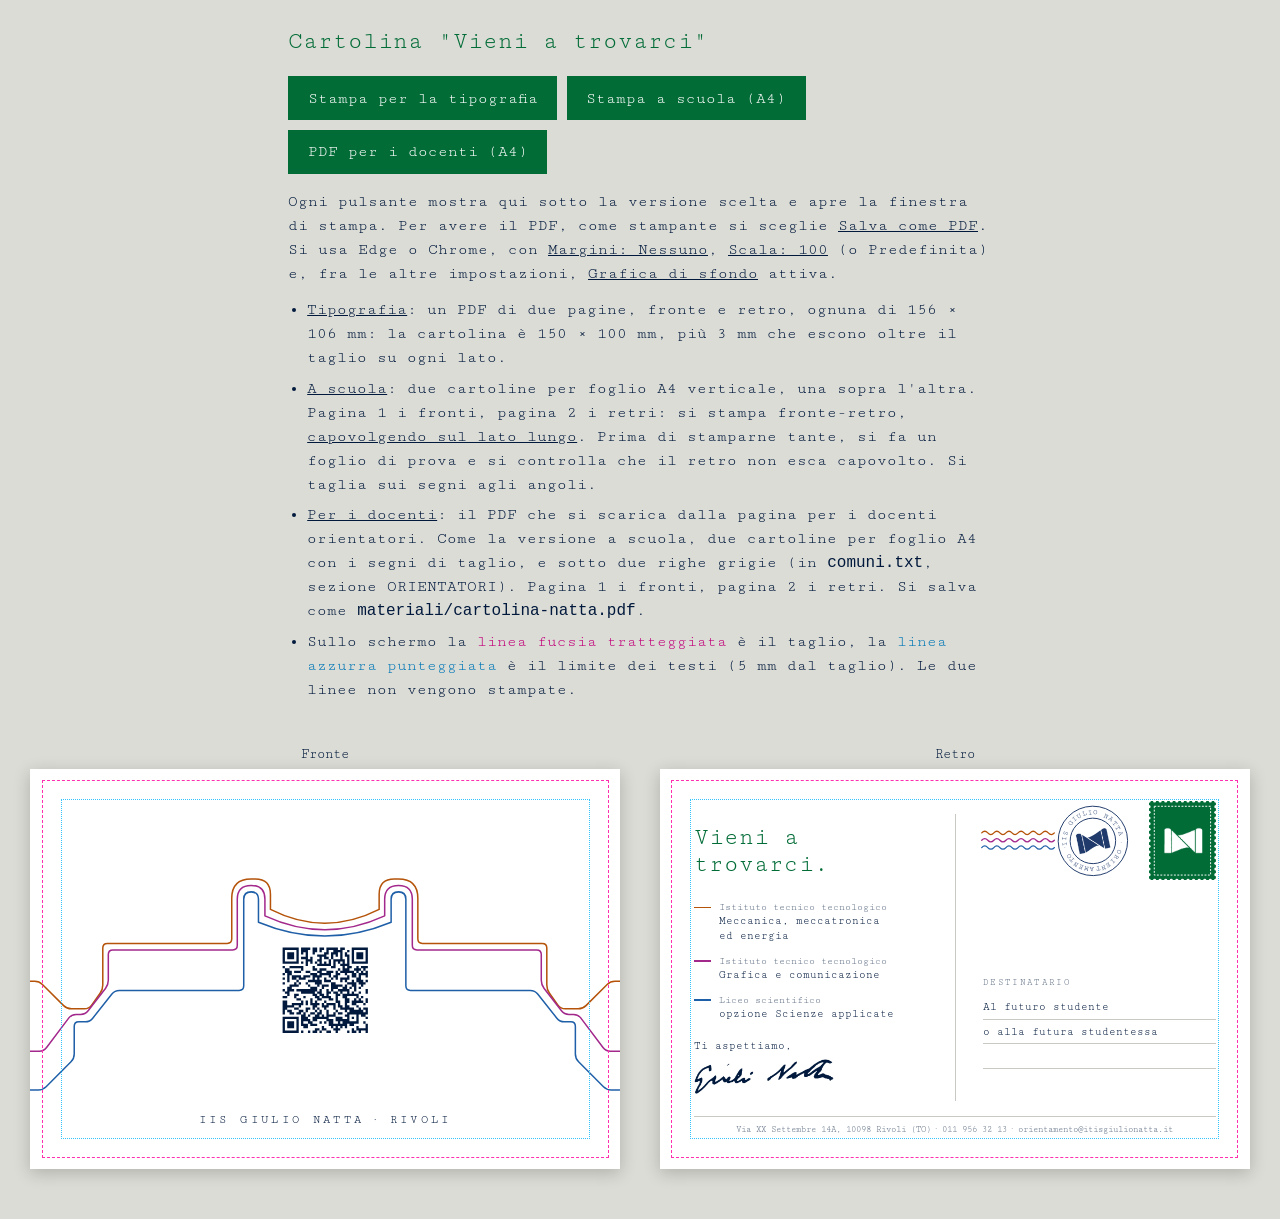
==== cartolina.html @ 00520866 "Arancione di Meccanica e rosa di Grafica più diversi fra loro Co-Authored-By: Claude Opus 5.5 <norep" ====
<!DOCTYPE html>
<html lang="it">
<head>
  <meta charset="utf-8">
  <meta name="viewport" content="width=device-width, initial-scale=1">

  <!-- La cartolina "Vieni a trovarci", fronte e retro, 15 x 10 cm
       orizzontale. Non è una pagina del sito da leggere: si apre per
       salvarla in PDF con la funzione Stampa del browser.
       Nessuna pagina del sito la collega.
       I testi arrivano dai file della cartella contenuti/: home.txt,
       comuni.txt e cartolina.txt. -->
  <title>Cartolina | IIS Giulio Natta, Rivoli</title>
  <meta name="description" content="Cartolina &quot;Vieni a trovarci&quot; dell'IIS Giulio Natta di Rivoli, da stampare.">

  <!-- BOZZA: chiede ai motori di ricerca di non mostrare questa pagina
       e di non seguirne i link. -->
  <meta name="robots" content="noindex, nofollow">

  <!-- QUANDO SI MODIFICA UN FILE .css O .js, SI AUMENTA IL NUMERO ?v=
       DI UNO. -->
  <link rel="stylesheet" href="cartolina-facciate.css?v=4">
  <link rel="stylesheet" href="cartolina.css?v=5">
  <link rel="icon" href="immagini/logo-natta.png">

  <!-- La misura del foglio di stampa: la scrive js/cartolina.js, perché
       cambia fra la versione per la tipografia e quella per la scuola. -->
  <style id="misura-foglio">@page { size: 156mm 106mm; margin: 0; }</style>
</head>
<body class="modo-tipografia">

  <!-- I comandi e le istruzioni: si vedono solo sullo schermo, non
       finiscono mai sulla carta. -->
  <div class="comandi">
    <h1>Cartolina "Vieni a trovarci"</h1>
    <div class="pulsanti">
      <button type="button" class="pulsante" data-modo="tipografia">Stampa per la tipografia</button>
      <button type="button" class="pulsante" data-modo="a4">Stampa a scuola (A4)</button>
      <button type="button" class="pulsante" data-modo="docenti">PDF per i docenti (A4)</button>
    </div>
    <p>Ogni pulsante mostra qui sotto la versione scelta e apre la finestra di
      stampa. Per avere il PDF, come stampante si sceglie
      <strong>Salva come PDF</strong>. Si usa Edge o Chrome, con
      <strong>Margini: Nessuno</strong>, <strong>Scala: 100</strong> (o
      Predefinita) e, fra le altre impostazioni, <strong>Grafica di
      sfondo</strong> attiva.</p>
    <ul class="spiegazioni">
      <li><strong>Tipografia</strong>: un PDF di due pagine, fronte e retro,
        ognuna di 156 × 106 mm: la cartolina è 150 × 100 mm, più 3 mm che
        escono oltre il taglio su ogni lato.</li>
      <li><strong>A scuola</strong>: due cartoline per foglio A4 verticale, una
        sopra l'altra. Pagina 1 i fronti, pagina 2 i retri: si stampa
        fronte-retro, <strong>capovolgendo sul lato lungo</strong>. Prima di
        stamparne tante, si fa un foglio di prova e si controlla che il retro
        non esca capovolto. Si taglia sui segni agli angoli.</li>
      <li><strong>Per i docenti</strong>: il PDF che si scarica dalla pagina
        per i docenti orientatori. Come la versione a scuola, due cartoline
        per foglio A4 con i segni di taglio, e sotto due righe grigie (in
        <code>comuni.txt</code>, sezione ORIENTATORI). Pagina 1 i fronti,
        pagina 2 i retri. Si salva come
        <code>materiali/cartolina-natta.pdf</code>.</li>
      <li>Sullo schermo la <span class="legenda-taglio">linea fucsia
        tratteggiata</span> è il taglio, la <span class="legenda-sicurezza">linea
        azzurra punteggiata</span> è il limite dei testi (5 mm dal taglio).
        Le due linee non vengono stampate.</li>
    </ul>
    <p id="avviso" class="avviso" hidden>Non riesco a leggere i testi della
      cartolina. Se hai aperto il file con un doppio clic, avvia
      l'anteprima con <code>anteprima.bat</code>.</p>
  </div>

  <!-- I fogli da stampare: li costruisce js/cartolina.js -->
  <main id="fogli" hidden></main>

  <script src="js/contenuti.js?v=2"></script>
  <script src="js/comuni.js?v=3"></script>
  <script src="js/grafica.js?v=9"></script>
  <script src="js/qr.js?v=1"></script>
  <script src="js/cartolina-facciate.js?v=3"></script>
  <script src="js/cartolina.js?v=5"></script>
</body>
</html>
---- cartolina-facciate.css ----
/* ==================================================================
   LE DUE FACCIATE DELLA CARTOLINA "VIENI A TROVARCI"

   L'aspetto di fronte e retro, disegnati da js/cartolina-facciate.js.
   Lo usano la pagina da stampare (cartolina.html) e la pagina per
   i docenti orientatori (orientatori.html): la cartolina è una sola.

   Formato 15 x 10 cm orizzontale, fondo bianco. Le misure sono in
   millimetri e i caratteri in punti, come in tipografia. Il modello è
   materiali-grezzi/cartolina-modello-NON-PUBBLICARE.pdf (solo sul
   computer di Alessandra).

   - Ogni facciata è di 156 x 106 mm: la cartolina (150 x 100) più
     3 mm di ABBONDANZA su ogni lato, cioè il fondo che esce oltre il
     taglio. Serve perché la lama non taglia mai esattamente sulla
     linea: senza, resterebbe un filo bianco sul bordo.
   - I testi stanno ad almeno 5 mm dal taglio, cioè a 8 mm dal bordo
     della facciata: la ZONA DI SICUREZZA.
   - Un solo carattere, Cutive Mono, come nel sito.

   Tutte le regole valgono solo dentro la cartolina (cominciano con
   .facciata): colori e misure della cartolina non toccano il sito.
   I colori sono gli stessi del sito, ma scritti qui: se là ne cambia
   uno, si cambia anche qui.
   ================================================================== */

@font-face {
  font-family: "Cutive Mono";
  src: url("fonts/cutive-mono-regular.ttf?v=1") format("truetype");
  font-weight: normal;
  font-style: normal;
}


/* ---------------------------------------------------------------
   LA FACCIATA (fronte o retro), 156 x 106 mm, fondo bianco.
   Tutti i pezzi hanno una posizione fissa, in millimetri dall'angolo
   in alto a sinistra della facciata (abbondanza compresa).
   --------------------------------------------------------------- */

.facciata {
  --verde:         #026C37;
  --blu-notte:     #00193C;
  --grigio:        #5B6B80;
  --inchiostro:    #1F3A6B;   /* il timbro */
  --filetto:       #C9C9C4;   /* i filetti del retro */
  --bianco:        #FFFFFF;
  --meccanica:     #B45309;
  --grafica:       #A3288C;
  --liceo:         #1F5FA8;
  --carattere:     "Cutive Mono", "Courier New", monospace;
  --abbondanza: 3mm;
  --sicurezza:  8mm;   /* 3 mm di abbondanza + 5 mm dal taglio */

  position: relative;
  width: 156mm;
  height: 106mm;
  overflow: hidden;
  font-family: var(--carattere);
  font-size: 12pt;
  font-weight: normal;
  font-synthesis: none;
  /* Niente legature: "fi" resta di due lettere, come vuole il Cutive
     Mono, che ha tutte le lettere larghe uguali */
  font-variant-ligatures: none;
  line-height: normal;
  letter-spacing: normal;
  text-align: left;
  color: var(--blu-notte);
  background: var(--bianco);
}

.facciata *,
.facciata *::before,
.facciata *::after { box-sizing: border-box; }

.facciata p,
.facciata ul { margin: 0; padding: 0; list-style: none; }

.facciata .tono-meccanica { --tono: var(--meccanica); }
.facciata .tono-grafica   { --tono: var(--grafica); }
.facciata .tono-liceo     { --tono: var(--liceo); }


/* ---------------------------------------------------------------
   IL FRONTE
   La scuola disegnata dalle tre linee, larga quanto la facciata: le
   linee entrano ed escono dai bordi, abbondanza compresa. Le linee
   sono di 0,4 mm (lo spessore lo mette js/cartolina-facciate.js). Il
   QR prende il posto del portone, sotto il tetto curvo fra le due
   torri, a circa 5 mm dalle linee. Sotto, il nome della scuola.
   --------------------------------------------------------------- */

.facciata .fronte-disegno {
  position: absolute;
  top: 26mm;
  left: 0;
  width: 156mm;
  height: auto;
}

/* Il QR, largo 25 mm con il suo margine bianco: blu notte su riquadro
   bianco. Al centro della facciata, in orizzontale. */
.facciata .fronte-qr {
  position: absolute;
  top: 46mm;
  left: 65.5mm;    /* (156 - 25) / 2 */
  width: 25mm;
  height: 25mm;
  background: var(--bianco);
}
.facciata .fronte-qr svg { display: block; width: 100%; height: 100%; }

.facciata .fronte-nome {
  position: absolute;
  top: 91mm;
  left: var(--sicurezza);
  right: var(--sicurezza);
  font-size: 9pt;
  letter-spacing: 0.28em;
  text-transform: uppercase;
  text-align: center;
  color: var(--blu-notte);
}


/* ---------------------------------------------------------------
   IL RETRO, come una cartolina postale, diviso a metà da un filetto
   verticale grigio. A sinistra l'invito, gli indirizzi e la firma; a
   destra onde, timbro, francobollo e destinatario; in basso, a tutta
   larghezza, il sottopancia con i contatti.
   --------------------------------------------------------------- */

.facciata .retro-sinistra {
  position: absolute;
  top: 15mm;
  left: 9mm;
  width: 66mm;
}

.facciata .retro-invito {
  margin-bottom: 6mm;
  font-size: 18pt;   /* circa 19: a 18 sta su una riga nei 66 mm della colonna */
  line-height: 1.1;
  color: var(--verde);
}

/* I tre indirizzi: trattino del loro colore, tipo in grigio e sotto
   il nome, come nella home */
.facciata .retro-indirizzi li {
  position: relative;
  margin-bottom: 3mm;
  padding-left: 6.5mm;
  line-height: 1.3;
}

.facciata .retro-indirizzi li::before {
  content: "";
  position: absolute;
  left: 0;
  top: 1.5mm;
  width: 4.5mm;
  height: 0.5mm;
  background: var(--tono);
}

.facciata .retro-tipo {
  display: block;
  font-size: 7.5pt;
  color: var(--grigio);
}

.facciata .retro-nome {
  display: block;
  font-size: 8.5pt;
  color: var(--blu-notte);
}

.facciata .retro-saluto {
  margin-top: 5mm;
  font-size: 8.5pt;
}

/* La firma di Giulio Natta, larga 37 mm: l'immagine è già blu notte
   su fondo bianco pieno, senza trasparenze, così nel PDF non compare
   nessun riquadro intorno */
.facciata .retro-firma {
  display: block;
  width: 37mm;
  height: auto;
  margin-top: 1.5mm;
}

.facciata .retro-filetto {
  position: absolute;
  top: 12mm;
  left: 78mm;
  width: 0.25mm;
  height: 76mm;
  background: var(--filetto);
}

/* Le onde di annullo, a sinistra del timbro */
.facciata .retro-onde {
  position: absolute;
  top: 15.5mm;
  left: 85mm;
  width: 16.5mm;
  height: 7mm;
  overflow: visible;
}
.facciata .onda {
  fill: none;
  stroke: var(--tono);
  stroke-width: 3.5;   /* 0,35 mm */
  stroke-linecap: round;
}

/* Il timbro rotondo blu inchiostro, leggermente ruotato: lo disegna
   js/grafica.js, come nel piede del sito */
.facciata .retro-timbro {
  position: absolute;
  top: 9.5mm;
  left: 105mm;
  width: 19mm;
  height: 19mm;
  color: var(--inchiostro);
  transform: rotate(-12deg);
}
.facciata .retro-timbro svg { display: block; width: 100%; height: 100%; }
.facciata .timbro-bordo { fill: none; stroke: currentColor; stroke-width: 1.5; }
.facciata .timbro-scritta { font-family: var(--carattere); font-size: 12px; fill: currentColor; }
/* Il logo al centro del timbro: un'immagine già blu inchiostro su fondo
   bianco pieno, senza trasparenze (sulla cartolina il fondo è bianco),
   così nel PDF non diventa un rettangolo. Nel piede del sito il logo
   resta colorato da grafica.css. */
.facciata .timbro-logo {
  position: absolute;
  top: 50%;
  left: 50%;
  width: 46%;
  aspect-ratio: 231 / 155;
  transform: translate(-50%, -50%);
  background: url("immagini/logo-timbro.png") center / contain no-repeat;
  -webkit-mask: none;
          mask: none;
}

/* Il francobollo verde, 17,7 x 21 mm, in alto a destra, dentro la zona
   di sicurezza. Il logo è il file piccolo (231 x 155 pixel), largo
   11 mm: un'immagine già bianca sul verde del francobollo, senza
   trasparenze, come la firma. Per la stampa servirà l'originale. */
.facciata .retro-francobollo {
  position: absolute;
  top: 8.5mm;
  left: 129.5mm;
  width: 17.7mm;
  height: 21mm;
}
.facciata .retro-francobollo svg { display: block; width: 100%; height: 100%; }
.facciata .francobollo-fondo { fill: var(--verde); }
.facciata .francobollo-dente { fill: var(--bianco); }
.facciata .francobollo-cornice {
  fill: none;
  stroke: var(--bianco);
  stroke-width: 2.5;
  stroke-dasharray: 5 4;
}
.facciata .francobollo-logo {
  position: absolute;
  top: 50%;
  left: 50%;
  width: 11mm;
  aspect-ratio: 231 / 155;
  transform: translate(-50%, -50%);
  background: url("immagini/logo-francobollo.png") center / contain no-repeat;
}

/* Il destinatario: l'etichetta grigia maiuscola, poi tre righe con il
   filetto sotto; l'ultima resta vuota per il nome */
.facciata .retro-destinatario {
  position: absolute;
  top: 55mm;
  left: 85.5mm;
  width: 61.5mm;
}

.facciata .retro-etichetta {
  margin-bottom: 2mm;
  font-size: 7pt;
  letter-spacing: 0.25em;
  color: var(--grigio);
}

.facciata .retro-riga {
  height: 6.5mm;
  padding-top: 1.6mm;
  font-size: 8.5pt;
  border-bottom: 0.25mm solid var(--filetto);
}

/* Il sottopancia: filetto orizzontale e, sotto, i contatti su una riga */
.facciata .retro-sottopancia {
  position: absolute;
  top: 92mm;
  left: 9mm;
  right: 9mm;
  padding-top: 1.8mm;
  font-size: 7pt;
  white-space: nowrap;
  text-align: center;
  color: var(--grigio);
  border-top: 0.25mm solid var(--filetto);
}
---- cartolina.css ----
/* ==================================================================
   LA PAGINA DA STAMPARE DELLA CARTOLINA "VIENI A TROVARCI"
   (cartolina.html)

   Qui sta solo la pagina: comandi, istruzioni, anteprima dei fogli,
   versione A4 e stampa. L'aspetto di fronte e retro sta in
   cartolina-facciate.css, che usa anche orientatori.html.

   Le misure dei fogli sono in millimetri, come in tipografia.
   Questo file non usa grafica.css: il sito e la cartolina si cambiano
   ognuno per conto suo.
   ================================================================== */

:root {
  /* Gli stessi colori di grafica.css. Se là cambia un colore, si cambia
     anche qui. */
  --verde:         #026C37;
  --blu-notte:     #00193C;
  --grigio:        #5B6B80;
  --bianco:        #FFFFFF;
  --carattere:     "Cutive Mono", "Courier New", monospace;

  /* Le misure della cartolina */
  --abbondanza: 3mm;
  --sicurezza:  8mm;   /* 3 mm di abbondanza + 5 mm dal taglio */
}

*, *::before, *::after { box-sizing: border-box; }

/* I colori di fondo si stampano sempre, anche se nella finestra di
   stampa la "Grafica di sfondo" è rimasta spenta (Edge e Chrome) */
html {
  -webkit-print-color-adjust: exact;
  print-color-adjust: exact;
}

body {
  margin: 0;
  font-family: var(--carattere);
  font-synthesis: none;
  font-variant-ligatures: none;   /* "fi" resta di due lettere */
  color: var(--blu-notte);
  background: #DCDCD6;
}

button { font-variant-ligatures: none; }

h1, p, ul { margin: 0; }


/* ---------------------------------------------------------------
   LO SCHERMO: comandi, istruzioni e anteprima
   --------------------------------------------------------------- */

.comandi {
  max-width: 46rem;
  margin: 0 auto;
  padding: 1.5rem 1rem 1rem;
  font-size: 16px;
  line-height: 1.5;
}

.comandi h1 {
  margin-bottom: 1rem;
  font-size: 1.5rem;
  font-weight: normal;
  color: var(--verde);
}

.comandi strong { font-weight: normal; text-decoration: underline; }
.comandi p, .comandi ul { margin-bottom: 0.8rem; }
.spiegazioni { padding-left: 1.2rem; list-style: disc; }
.spiegazioni li { margin-bottom: 0.4rem; }

.pulsanti {
  display: flex;
  flex-wrap: wrap;
  gap: 0.6rem;
  margin-bottom: 1rem;
}

/* I pulsanti come nel sito: rettangolo ad angoli vivi, verde */
.pulsante {
  min-height: 44px;
  padding: 0.5rem 1.1rem;
  font: 1rem var(--carattere);
  color: var(--bianco);
  background: var(--verde);
  border: 2px solid var(--verde);
  border-radius: 0;
  cursor: pointer;
}
.pulsante:hover { text-decoration: underline; }
.pulsante:focus-visible { outline: 3px solid var(--blu-notte); outline-offset: 3px; }

.legenda-taglio { color: #C0007A; }
.legenda-sicurezza { color: #0077B6; }

.avviso {
  padding: 0.8rem 1rem;
  border: 2px dashed var(--blu-notte);
}

/* L'anteprima: i fogli uno accanto all'altro, come pezzi di carta */
#fogli {
  display: flex;
  flex-wrap: wrap;
  justify-content: center;
  gap: 2.5rem;
  padding: 1rem 1rem 3rem;
}

.foglio {
  position: relative;
  flex: none;
  overflow: hidden;
  background: var(--bianco);
  box-shadow: 0 4px 16px rgba(0, 0, 0, 0.2);
}

/* Sopra ogni foglio, sullo schermo, il suo nome ("Fronte", "Retro") */
.foglio-nome {
  margin-bottom: 0.4rem;
  font: 14px var(--carattere);
  text-align: center;
}

.foglio-tipografia {
  width: 156mm;
  height: 106mm;
}

.foglio-a4 {
  width: 210mm;
  height: 297mm;
}

/* Le linee guida, solo sullo schermo e solo in questa pagina: il
   taglio (fucsia tratteggiata) e la zona di sicurezza (azzurra
   punteggiata) */
.facciata::before,
.facciata::after {
  content: "";
  position: absolute;
  z-index: 5;
  pointer-events: none;
}
.facciata::before {
  inset: var(--abbondanza);
  border: 0.35mm dashed #FF2FB0;
}
.facciata::after {
  inset: var(--sicurezza);
  border: 0.35mm dotted #33C3FF;
}


/* ---------------------------------------------------------------
   LA VERSIONE A4 PER LA SCUOLA
   Due cartoline una sopra l'altra, con le abbondanze che si toccano:
   fra i due tagli restano 6 mm di fondo, da buttare. Il gruppo è al
   centro del foglio, così fronte e retro combaciano anche quando la
   stampante gira il foglio. I segni di taglio stanno fuori dal fondo,
   agli angoli.
   --------------------------------------------------------------- */

.coppia {
  position: absolute;
  top: 42.5mm;     /* (297 - 212) / 2 */
  left: 27mm;      /* (210 - 156) / 2 */
  width: 156mm;
  height: 212mm;
}

/* ---------------------------------------------------------------
   LA VERSIONE PER I DOCENTI (il PDF di orientatori.html)
   Come la versione A4: due cartoline una sopra l'altra (.coppia), con
   i segni di taglio; sotto la seconda, fuori dai segni, due righe
   grigie a 8 pt.
   --------------------------------------------------------------- */

.note-docenti {
  position: absolute;
  top: 226mm;      /* sotto i segni di taglio, che finiscono a 220 mm
                      dall'alto della coppia: sul foglio a 268,5 mm */
  left: 0;
  width: 156mm;
  font-size: 8pt;
  line-height: 1.4;
  text-align: center;
  color: var(--grigio);
}

.segno-taglio {
  position: absolute;
  background: #000000;
}
.segno-verticale   { width: 0.25mm; height: 6mm; }
.segno-orizzontale { width: 6mm; height: 0.25mm; }


/* ---------------------------------------------------------------
   LA STAMPA
   La misura del foglio (@page) la scrive js/cartolina.js.
   --------------------------------------------------------------- */

@media print {
  body { background: none; }
  .comandi, .foglio-nome { display: none; }
  .facciata::before, .facciata::after { display: none; }

  #fogli {
    display: block;
    padding: 0;
  }
  .foglio {
    box-shadow: none;
    break-after: page;
  }
  .foglio-gruppo:last-child .foglio { break-after: auto; }
}
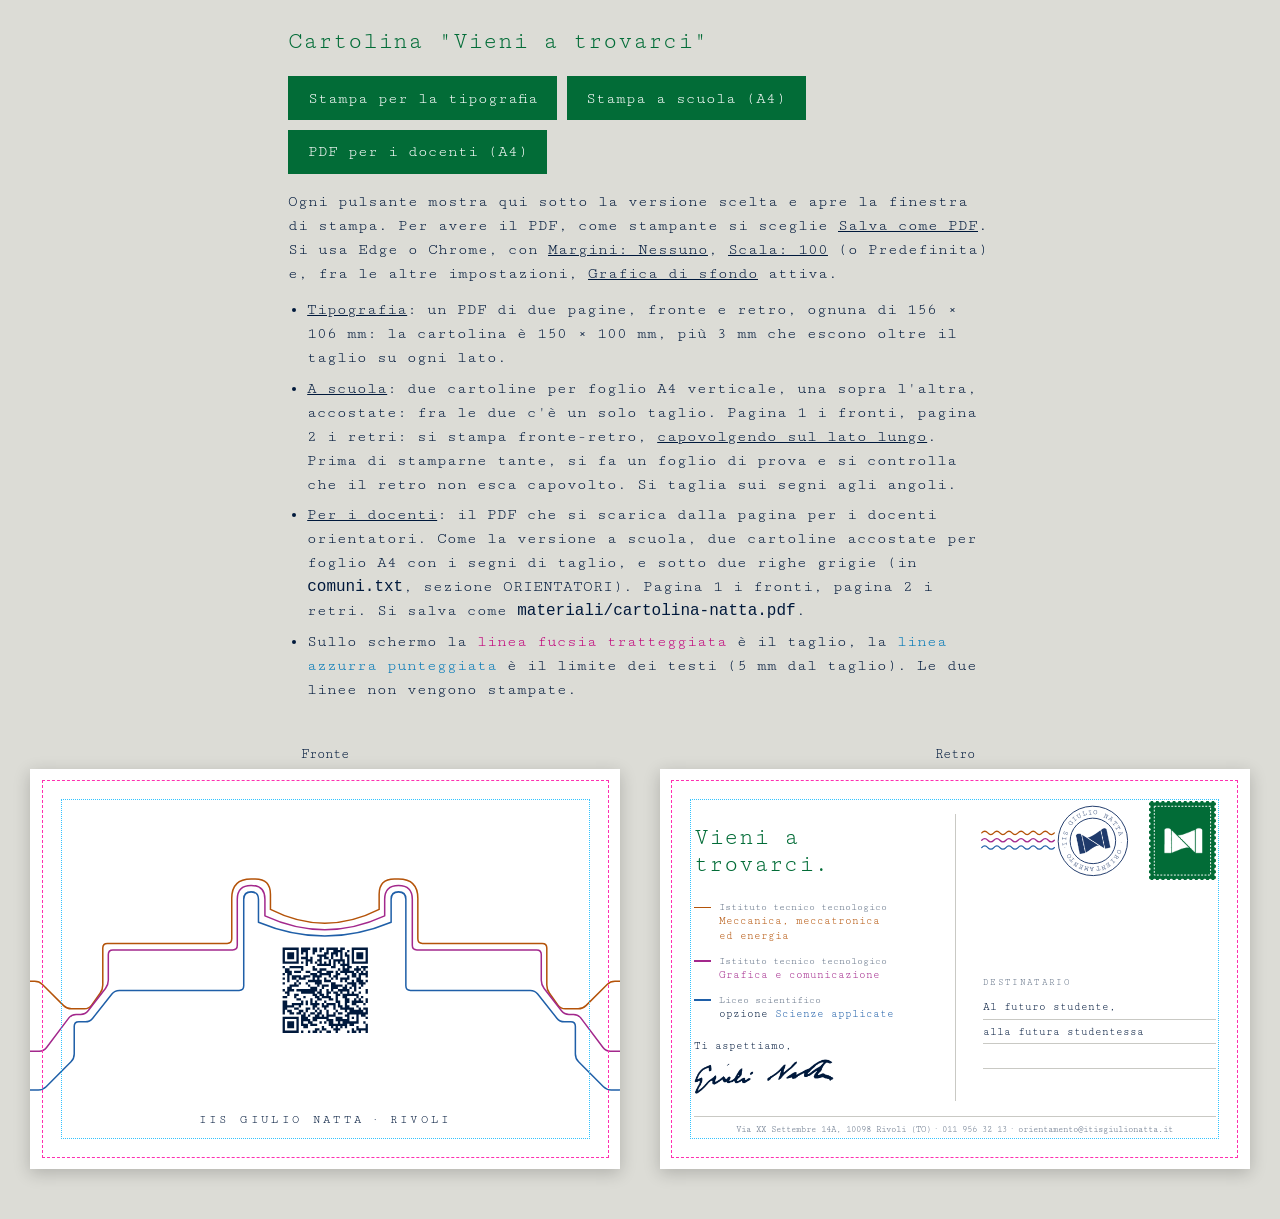
==== commit cc9ad21b: "Cartolina: due cartoline accostate nel PDF, nuova nota di stampa, nomi colorati e nuovo destinatario" ====
--- a/cartolina.html
+++ b/cartolina.html
@@ -19,8 +19,8 @@
 
   <!-- QUANDO SI MODIFICA UN FILE .css O .js, SI AUMENTA IL NUMERO ?v=
        DI UNO. -->
-  <link rel="stylesheet" href="cartolina-facciate.css?v=4">
-  <link rel="stylesheet" href="cartolina.css?v=5">
+  <link rel="stylesheet" href="cartolina-facciate.css?v=5">
+  <link rel="stylesheet" href="cartolina.css?v=7">
   <link rel="icon" href="immagini/logo-natta.png">
 
   <!-- La misura del foglio di stampa: la scrive js/cartolina.js, perché
@@ -49,13 +49,14 @@
         ognuna di 156 × 106 mm: la cartolina è 150 × 100 mm, più 3 mm che
         escono oltre il taglio su ogni lato.</li>
       <li><strong>A scuola</strong>: due cartoline per foglio A4 verticale, una
-        sopra l'altra. Pagina 1 i fronti, pagina 2 i retri: si stampa
+        sopra l'altra, accostate: fra le due c'è un solo taglio. Pagina 1 i
+        fronti, pagina 2 i retri: si stampa
         fronte-retro, <strong>capovolgendo sul lato lungo</strong>. Prima di
         stamparne tante, si fa un foglio di prova e si controlla che il retro
         non esca capovolto. Si taglia sui segni agli angoli.</li>
       <li><strong>Per i docenti</strong>: il PDF che si scarica dalla pagina
         per i docenti orientatori. Come la versione a scuola, due cartoline
-        per foglio A4 con i segni di taglio, e sotto due righe grigie (in
+        accostate per foglio A4 con i segni di taglio, e sotto due righe grigie (in
         <code>comuni.txt</code>, sezione ORIENTATORI). Pagina 1 i fronti,
         pagina 2 i retri. Si salva come
         <code>materiali/cartolina-natta.pdf</code>.</li>
@@ -74,9 +75,9 @@
 
   <script src="js/contenuti.js?v=2"></script>
   <script src="js/comuni.js?v=3"></script>
-  <script src="js/grafica.js?v=9"></script>
+  <script src="js/grafica.js?v=11"></script>
   <script src="js/qr.js?v=1"></script>
-  <script src="js/cartolina-facciate.js?v=3"></script>
-  <script src="js/cartolina.js?v=5"></script>
+  <script src="js/cartolina-facciate.js?v=4"></script>
+  <script src="js/cartolina.js?v=6"></script>
 </body>
 </html>
--- a/cartolina-facciate.css
+++ b/cartolina-facciate.css
@@ -176,6 +176,11 @@
   color: var(--blu-notte);
 }
 
+/* Il nome vero e proprio nel colore dell'indirizzo, come nella home:
+   arancione, rosa, blu; "opzione" resta in blu notte (dal 27 ottobre
+   2026, notte) */
+.facciata .retro-nome-colore { color: var(--tono, var(--blu-notte)); }
+
 .facciata .retro-saluto {
   margin-top: 5mm;
   font-size: 8.5pt;
--- a/cartolina.css
+++ b/cartolina.css
@@ -157,20 +157,34 @@
 
 /* ---------------------------------------------------------------
    LA VERSIONE A4 PER LA SCUOLA
-   Due cartoline una sopra l'altra, con le abbondanze che si toccano:
-   fra i due tagli restano 6 mm di fondo, da buttare. Il gruppo è al
-   centro del foglio, così fronte e retro combaciano anche quando la
-   stampante gira il foglio. I segni di taglio stanno fuori dal fondo,
-   agli angoli.
+   Due cartoline una sopra l'altra, accostate: il bordo inferiore della
+   prima e quello superiore della seconda coincidono, e si rifilano con
+   un solo taglio (dal 27 ottobre 2026, notte; prima fra le due
+   restavano 6 mm da buttare). L'abbondanza di 3 mm resta solo sui
+   bordi esterni del gruppo. Il gruppo è al centro del foglio, così
+   fronte e retro combaciano anche quando la stampante gira il foglio.
+   I segni di taglio stanno fuori dal fondo, agli angoli e in mezzo.
    --------------------------------------------------------------- */
 
 .coppia {
   position: absolute;
-  top: 42.5mm;     /* (297 - 212) / 2 */
+  top: 45.5mm;     /* (297 - 206) / 2 */
   left: 27mm;      /* (210 - 156) / 2 */
   width: 156mm;
-  height: 212mm;
-}
+  height: 206mm;
+}
+
+/* Le due metà: ognuna mostra la sua cartolina tagliata dove tocca
+   l'altra. La prima (alta 103 mm) nasconde i 3 mm di abbondanza in
+   basso, la seconda nasconde quelli in alto. Lì le cartoline hanno solo
+   il fondo bianco: le linee del disegno escono ai lati. */
+.meta {
+  position: relative;
+  width: 156mm;
+  height: 103mm;
+  overflow: hidden;
+}
+.meta-sotto .facciata { margin-top: -3mm; }
 
 /* ---------------------------------------------------------------
    LA VERSIONE PER I DOCENTI (il PDF di orientatori.html)
@@ -179,12 +193,15 @@
    grigie a 8 pt.
    --------------------------------------------------------------- */
 
+/* Larga 194 mm (19 mm in più della cartolina per lato, 8 mm dai bordi
+   del foglio), così la riga lunga delle istruzioni, che a 8 pt misura
+   191 mm, sta su una riga */
 .note-docenti {
   position: absolute;
-  top: 226mm;      /* sotto i segni di taglio, che finiscono a 220 mm
-                      dall'alto della coppia: sul foglio a 268,5 mm */
-  left: 0;
-  width: 156mm;
+  top: 220mm;      /* sotto i segni di taglio, che finiscono a 214 mm
+                      dall'alto della coppia: sul foglio a 265,5 mm */
+  left: -19mm;
+  width: 194mm;
   font-size: 8pt;
   line-height: 1.4;
   text-align: center;
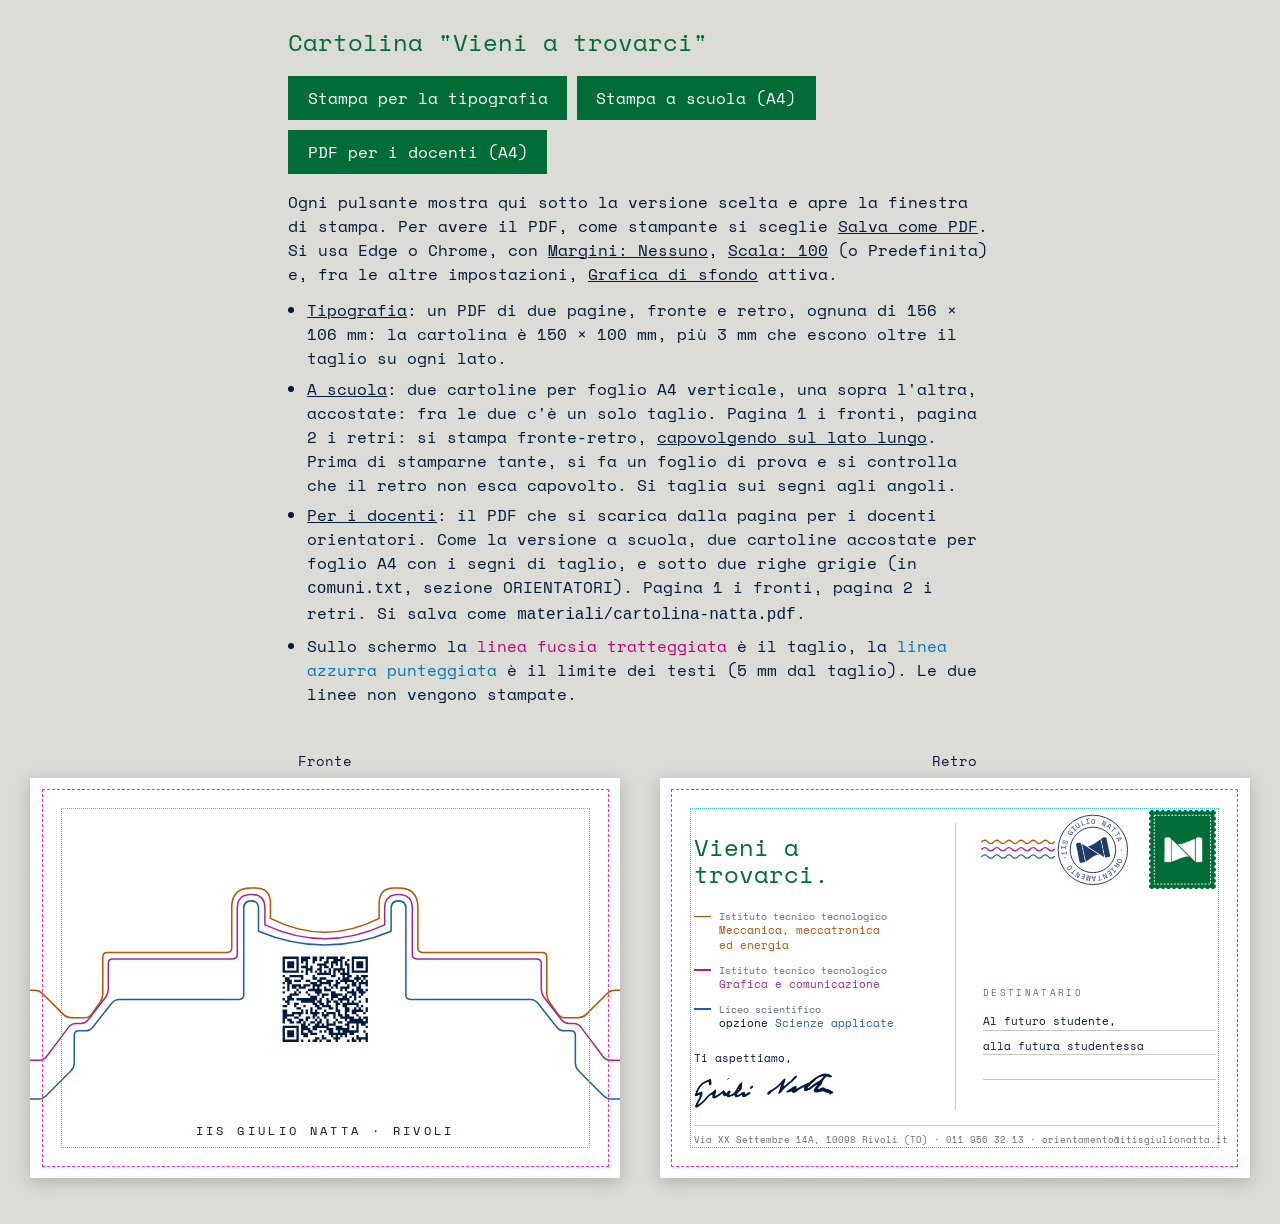
==== commit 8bdd9d1a: "Nuovi caratteri: Space Mono, IBM Plex Mono e IBM Plex Sans al posto del Cutive Mono Co-Authored-By: " ====
--- a/cartolina.html
+++ b/cartolina.html
@@ -19,8 +19,8 @@
 
   <!-- QUANDO SI MODIFICA UN FILE .css O .js, SI AUMENTA IL NUMERO ?v=
        DI UNO. -->
-  <link rel="stylesheet" href="cartolina-facciate.css?v=5">
-  <link rel="stylesheet" href="cartolina.css?v=7">
+  <link rel="stylesheet" href="cartolina-facciate.css?v=6">
+  <link rel="stylesheet" href="cartolina.css?v=8">
   <link rel="icon" href="immagini/logo-natta.png">
 
   <!-- La misura del foglio di stampa: la scrive js/cartolina.js, perché
--- a/cartolina-facciate.css
+++ b/cartolina-facciate.css
@@ -16,7 +16,8 @@
      linea: senza, resterebbe un filo bianco sul bordo.
    - I testi stanno ad almeno 5 mm dal taglio, cioè a 8 mm dal bordo
      della facciata: la ZONA DI SICUREZZA.
-   - Un solo carattere, Cutive Mono, come nel sito.
+   - Un solo carattere, Space Mono, contatti compresi (deciso il 2
+     novembre 2026; prima Cutive Mono).
 
    Tutte le regole valgono solo dentro la cartolina (cominciano con
    .facciata): colori e misure della cartolina non toccano il sito.
@@ -25,8 +26,8 @@
    ================================================================== */
 
 @font-face {
-  font-family: "Cutive Mono";
-  src: url("fonts/cutive-mono-regular.ttf?v=1") format("truetype");
+  font-family: "Space Mono";
+  src: url("fonts/space-mono-latin-400-normal.woff2?v=1") format("woff2");
   font-weight: normal;
   font-style: normal;
 }
@@ -48,7 +49,7 @@
   --meccanica:     #B45309;
   --grafica:       #A3288C;
   --liceo:         #1F5FA8;
-  --carattere:     "Cutive Mono", "Courier New", monospace;
+  --carattere:     "Space Mono", "Courier New", monospace;
   --abbondanza: 3mm;
   --sicurezza:  8mm;   /* 3 mm di abbondanza + 5 mm dal taglio */
 
@@ -60,8 +61,7 @@
   font-size: 12pt;
   font-weight: normal;
   font-synthesis: none;
-  /* Niente legature: "fi" resta di due lettere, come vuole il Cutive
-     Mono, che ha tutte le lettere larghe uguali */
+  /* Niente legature: "fi" resta di due lettere */
   font-variant-ligatures: none;
   line-height: normal;
   letter-spacing: normal;
--- a/cartolina.css
+++ b/cartolina.css
@@ -18,7 +18,7 @@
   --blu-notte:     #00193C;
   --grigio:        #5B6B80;
   --bianco:        #FFFFFF;
-  --carattere:     "Cutive Mono", "Courier New", monospace;
+  --carattere:     "Space Mono", "Courier New", monospace;
 
   /* Le misure della cartolina */
   --abbondanza: 3mm;
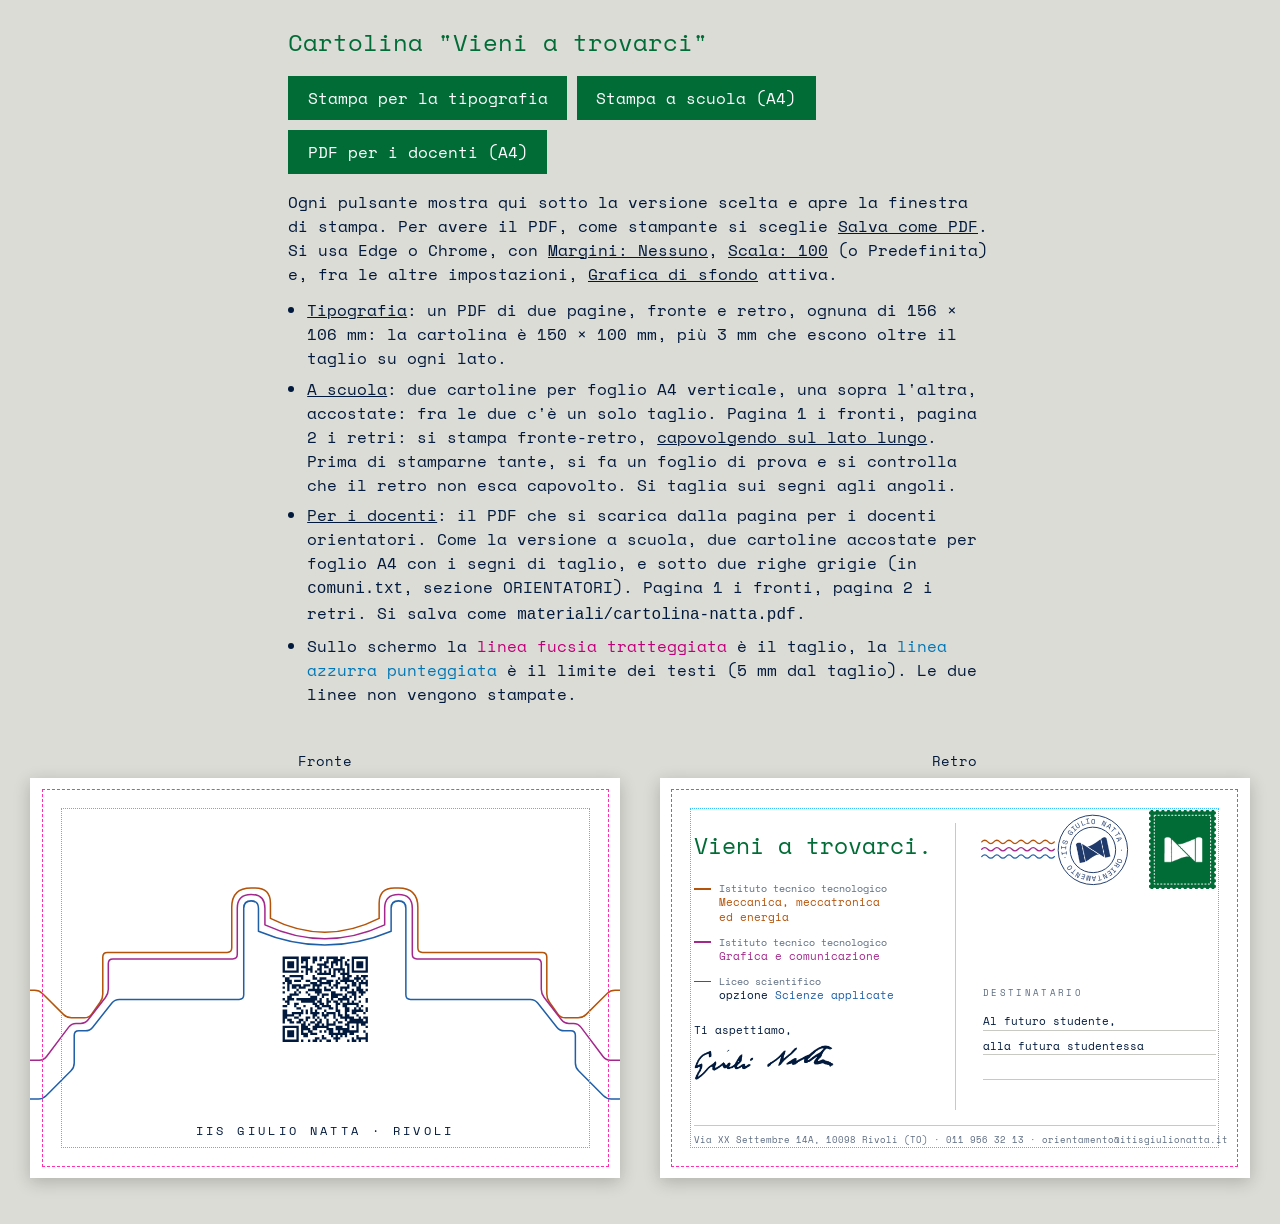
==== commit 86db639a: "Cartolina: «Vieni a trovarci.» a 17 pt, di nuovo su una riga in Space Mono Co-Authored-By: Claude Op" ====
--- a/cartolina.html
+++ b/cartolina.html
@@ -19,7 +19,7 @@
 
   <!-- QUANDO SI MODIFICA UN FILE .css O .js, SI AUMENTA IL NUMERO ?v=
        DI UNO. -->
-  <link rel="stylesheet" href="cartolina-facciate.css?v=6">
+  <link rel="stylesheet" href="cartolina-facciate.css?v=7">
   <link rel="stylesheet" href="cartolina.css?v=8">
   <link rel="icon" href="immagini/logo-natta.png">
 
--- a/cartolina-facciate.css
+++ b/cartolina-facciate.css
@@ -140,7 +140,7 @@
 
 .facciata .retro-invito {
   margin-bottom: 6mm;
-  font-size: 18pt;   /* circa 19: a 18 sta su una riga nei 66 mm della colonna */
+  font-size: 17pt;   /* in Space Mono a 17 sta su una riga nei 66 mm della colonna (a 18 andava a capo) */
   line-height: 1.1;
   color: var(--verde);
 }
